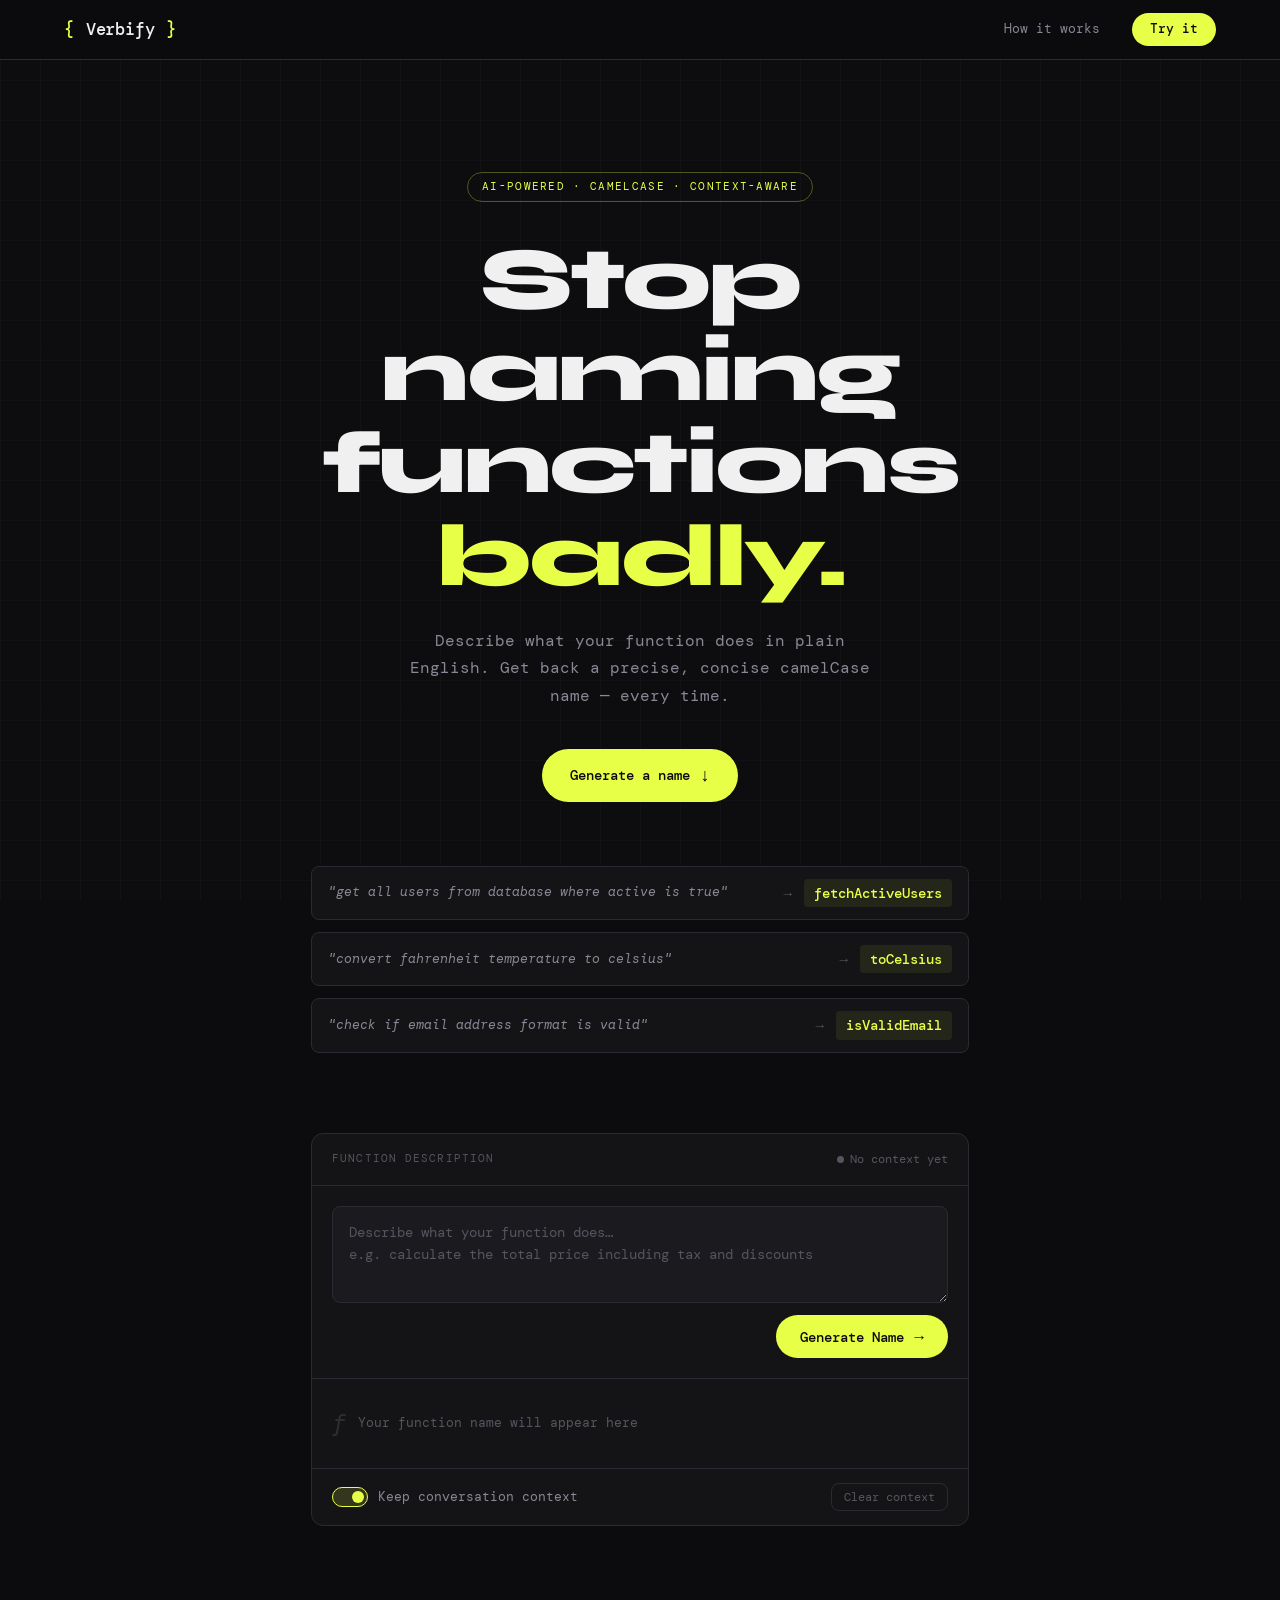
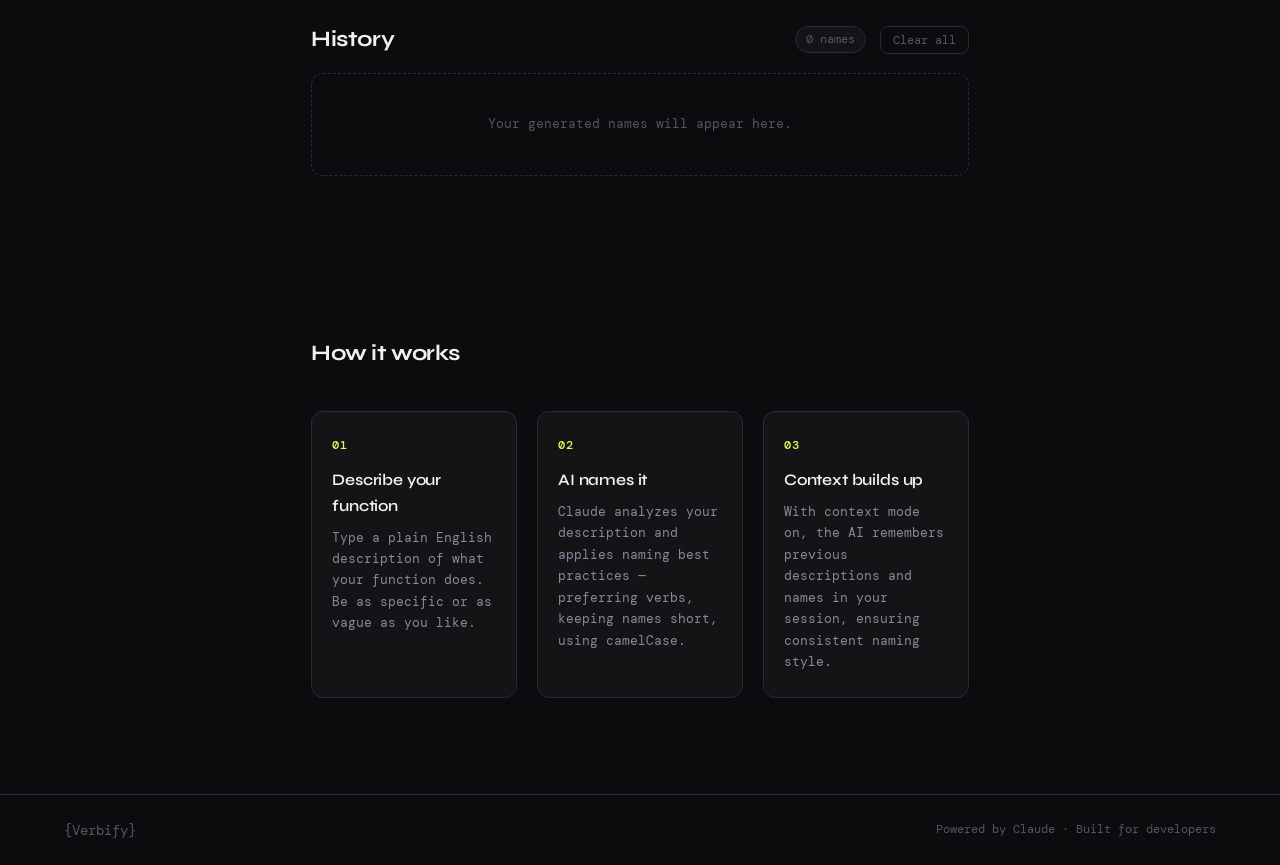
==== index.html @ 57e59d67 "Moved frontend files to root folder" ====
<!DOCTYPE html>
<html lang="en">
<head>
  <meta charset="UTF-8" />
  <meta name="viewport" content="width=device-width, initial-scale=1.0" />
  <title>Verbify — AI Function Name Generator</title>
  <meta name="description" content="Generate clean, concise camelCase function names from plain English descriptions using AI." />
  <link rel="stylesheet" href="style.css" />
  <link rel="preconnect" href="https://fonts.googleapis.com" />
  <link rel="preconnect" href="https://fonts.gstatic.com" crossorigin />
  <link href="https://fonts.googleapis.com/css2?family=DM+Mono:ital,wght@0,300;0,400;0,500;1,300&family=Syne:wght@400;500;600;700;800&display=swap" rel="stylesheet" />
</head>
<body>
  <div class="noise"></div>
  <div class="grid-bg"></div>

  <header class="site-header">
    <div class="logo">
      <span class="logo-bracket">{</span>
      <span class="logo-text">Verbify</span>
      <span class="logo-bracket">}</span>
    </div>
    <nav class="header-nav">
      <a href="#how-it-works">How it works</a>
      <a href="#generator" class="nav-cta">Try it</a>
    </nav>
  </header>

  <main>
    <!-- Hero -->
    <section class="hero">
      <div class="hero-tag">AI-powered · camelCase · Context-aware</div>
      <h1 class="hero-title">
        Stop naming functions<br />
        <span class="hero-accent">badly.</span>
      </h1>
      <p class="hero-sub">Describe what your function does in plain English. Get back a precise, concise camelCase name — every time.</p>
      <a href="#generator" class="hero-btn">Generate a name <span class="arrow">↓</span></a>

      <div class="hero-examples">
        <div class="ex-pair">
          <span class="ex-desc">"get all users from database where active is true"</span>
          <span class="ex-arrow">→</span>
          <span class="ex-name">fetchActiveUsers</span>
        </div>
        <div class="ex-pair">
          <span class="ex-desc">"convert fahrenheit temperature to celsius"</span>
          <span class="ex-arrow">→</span>
          <span class="ex-name">toCelsius</span>
        </div>
        <div class="ex-pair">
          <span class="ex-desc">"check if email address format is valid"</span>
          <span class="ex-arrow">→</span>
          <span class="ex-name">isValidEmail</span>
        </div>
      </div>
    </section>

    <!-- Generator -->
    <section class="generator-section" id="generator">
      <div class="generator-card">
        <div class="gen-header">
          <div class="gen-label">Function Description</div>
          <div class="context-indicator" id="contextIndicator">
            <span class="ctx-dot"></span>
            <span class="ctx-text">No context yet</span>
          </div>
        </div>

        <div class="input-area">
          <textarea
            id="descInput"
            placeholder="Describe what your function does…&#10;e.g. calculate the total price including tax and discounts"
            rows="3"
          ></textarea>
          <button class="gen-btn" id="genBtn" onclick="generate()">
            <span class="btn-text">Generate Name</span>
            <span class="btn-icon">→</span>
          </button>
        </div>

        <div class="result-area" id="resultArea">
          <div class="result-placeholder" id="resultPlaceholder">
            <span class="ph-icon">ƒ</span>
            <span class="ph-text">Your function name will appear here</span>
          </div>
          <div class="result-output hidden" id="resultOutput">
            <div class="result-label-sm">Suggested name</div>
            <div class="result-name-row">
              <span class="result-name" id="resultName"></span>
              <button class="copy-btn" id="copyBtn" onclick="copyName()">
                <svg width="14" height="14" viewBox="0 0 24 24" fill="none" stroke="currentColor" stroke-width="2"><rect x="9" y="9" width="13" height="13" rx="2"/><path d="M5 15H4a2 2 0 0 1-2-2V4a2 2 0 0 1 2-2h9a2 2 0 0 1 2 2v1"/></svg>
                Copy
              </button>
            </div>
            <div class="result-meta" id="resultMeta"></div>
          </div>
          <div class="loading hidden" id="loadingState">
            <div class="loading-bars">
              <span></span><span></span><span></span><span></span>
            </div>
            <span class="loading-text">Thinking…</span>
          </div>
          <div class="error-state hidden" id="errorState">
            <span class="error-icon">⚠</span>
            <span class="error-msg" id="errorMsg">Something went wrong.</span>
          </div>
        </div>

        <div class="options-row">
          <label class="option-toggle">
            <input type="checkbox" id="keepContext" checked />
            <span class="toggle-track"><span class="toggle-thumb"></span></span>
            <span class="option-label">Keep conversation context</span>
          </label>
          <button class="clear-ctx-btn" id="clearCtxBtn" onclick="clearContext()">Clear context</button>
        </div>
      </div>
    </section>

    <!-- History -->
    <section class="history-section" id="historySection">
      <div class="history-header">
        <h2 class="section-title">History</h2>
        <div class="history-actions">
          <span class="history-count" id="historyCount">0 names</span>
          <button class="clear-history-btn" onclick="clearHistory()">Clear all</button>
        </div>
      </div>
      <div class="history-list" id="historyList">
        <div class="history-empty" id="historyEmpty">
          <p>Your generated names will appear here.</p>
        </div>
      </div>
    </section>

    <!-- How it works -->
    <section class="how-section" id="how-it-works">
      <h2 class="section-title">How it works</h2>
      <div class="steps">
        <div class="step">
          <div class="step-num">01</div>
          <h3>Describe your function</h3>
          <p>Type a plain English description of what your function does. Be as specific or as vague as you like.</p>
        </div>
        <div class="step">
          <div class="step-num">02</div>
          <h3>AI names it</h3>
          <p>Claude analyzes your description and applies naming best practices — preferring verbs, keeping names short, using camelCase.</p>
        </div>
        <div class="step">
          <div class="step-num">03</div>
          <h3>Context builds up</h3>
          <p>With context mode on, the AI remembers previous descriptions and names in your session, ensuring consistent naming style.</p>
        </div>
      </div>
    </section>
  </main>

  <footer class="site-footer">
    <div class="footer-inner">
      <span class="footer-logo">{Verbify}</span>
      <span class="footer-note">Powered by Claude · Built for developers</span>
    </div>
  </footer>

  <div class="toast hidden" id="toast">Copied to clipboard!</div>

  <script src="app.js"></script>
</body>
</html>
---- style.css ----
/* ── Reset & Base ── */
*, *::before, *::after { box-sizing: border-box; margin: 0; padding: 0; }

:root {
  --bg: #0c0c0e;
  --bg-card: #141417;
  --bg-input: #1a1a1f;
  --border: #2a2a32;
  --border-light: #353540;
  --accent: #e8ff47;
  --accent-dim: #b8cc35;
  --text-primary: #f0f0f0;
  --text-secondary: #888896;
  --text-tertiary: #55555f;
  --mono: 'DM Mono', monospace;
  --display: 'Syne', sans-serif;
  --radius: 12px;
  --radius-sm: 8px;
}

html { scroll-behavior: smooth; }

body {
  background: var(--bg);
  color: var(--text-primary);
  font-family: var(--mono);
  font-size: 15px;
  line-height: 1.6;
  min-height: 100vh;
  overflow-x: hidden;
}

/* ── Texture layers ── */
.noise {
  position: fixed; inset: 0; z-index: 0; pointer-events: none;
  background-image: url("data:image/svg+xml,%3Csvg viewBox='0 0 200 200' xmlns='http://www.w3.org/2000/svg'%3E%3Cfilter id='n'%3E%3CfeTurbulence type='fractalNoise' baseFrequency='0.9' numOctaves='4' stitchTiles='stitch'/%3E%3C/filter%3E%3Crect width='100%25' height='100%25' filter='url(%23n)' opacity='0.04'/%3E%3C/svg%3E");
  background-repeat: repeat; background-size: 180px;
  opacity: 0.5;
}

.grid-bg {
  position: fixed; inset: 0; z-index: 0; pointer-events: none;
  background-image:
    linear-gradient(rgba(255,255,255,0.025) 1px, transparent 1px),
    linear-gradient(90deg, rgba(255,255,255,0.025) 1px, transparent 1px);
  background-size: 40px 40px;
}

/* ── Header ── */
.site-header {
  position: sticky; top: 0; z-index: 100;
  display: flex; align-items: center; justify-content: space-between;
  padding: 0 max(2rem, 5vw);
  height: 60px;
  background: rgba(12,12,14,0.85);
  backdrop-filter: blur(12px);
  border-bottom: 1px solid var(--border);
}

.logo {
  font-family: var(--mono);
  font-size: 17px;
  font-weight: 500;
  letter-spacing: -0.01em;
  color: var(--text-primary);
  text-decoration: none;
}
.logo-bracket { color: var(--accent); }
.logo-text { margin: 0 2px; }

.header-nav { display: flex; align-items: center; gap: 2rem; }
.header-nav a {
  text-decoration: none;
  font-size: 13px;
  color: var(--text-secondary);
  transition: color 0.15s;
  font-family: var(--mono);
}
.header-nav a:hover { color: var(--text-primary); }
.nav-cta {
  background: var(--accent) !important;
  color: #0c0c0e !important;
  padding: 6px 18px;
  border-radius: 99px;
  font-weight: 500 !important;
  transition: opacity 0.15s !important;
}
.nav-cta:hover { opacity: 0.88 !important; }

/* ── Main layout ── */
main { position: relative; z-index: 1; }

section {
  max-width: 760px;
  margin: 0 auto;
  padding: 5rem max(1.5rem, 4vw);
}

/* ── Hero ── */
.hero {
  text-align: center;
  padding-top: 7rem;
  padding-bottom: 3rem;
}

.hero-tag {
  display: inline-block;
  font-size: 11px;
  letter-spacing: 0.12em;
  text-transform: uppercase;
  color: var(--accent);
  border: 1px solid rgba(232,255,71,0.3);
  padding: 5px 14px;
  border-radius: 99px;
  margin-bottom: 2rem;
  animation: fadeUp 0.6s ease both;
}

.hero-title {
  font-family: var(--display);
  font-size: clamp(3rem, 8vw, 5.5rem);
  font-weight: 800;
  line-height: 1.05;
  letter-spacing: -0.03em;
  color: var(--text-primary);
  margin-bottom: 1.5rem;
  animation: fadeUp 0.6s 0.1s ease both;
}
.hero-accent { color: var(--accent); }

.hero-sub {
  font-size: 16px;
  color: var(--text-secondary);
  max-width: 480px;
  margin: 0 auto 2.5rem;
  line-height: 1.7;
  animation: fadeUp 0.6s 0.2s ease both;
  font-family: var(--mono);
}

.hero-btn {
  display: inline-flex;
  align-items: center;
  gap: 10px;
  background: var(--accent);
  color: #0c0c0e;
  text-decoration: none;
  font-family: var(--mono);
  font-size: 14px;
  font-weight: 500;
  padding: 12px 28px;
  border-radius: 99px;
  transition: transform 0.15s, opacity 0.15s;
  animation: fadeUp 0.6s 0.3s ease both;
  margin-bottom: 4rem;
}
.hero-btn:hover { transform: translateY(-2px); opacity: 0.9; }
.hero-btn .arrow { font-size: 18px; }

/* Hero examples */
.hero-examples {
  display: flex;
  flex-direction: column;
  gap: 12px;
  animation: fadeUp 0.6s 0.4s ease both;
}

.ex-pair {
  display: flex;
  align-items: center;
  gap: 12px;
  background: var(--bg-card);
  border: 1px solid var(--border);
  border-radius: var(--radius-sm);
  padding: 12px 16px;
  text-align: left;
  flex-wrap: wrap;
}

.ex-desc {
  flex: 1;
  font-size: 13px;
  color: var(--text-secondary);
  font-style: italic;
  min-width: 160px;
}
.ex-arrow {
  color: var(--text-tertiary);
  font-size: 14px;
  flex-shrink: 0;
}
.ex-name {
  font-family: var(--mono);
  font-size: 14px;
  font-weight: 500;
  color: var(--accent);
  background: rgba(232,255,71,0.08);
  padding: 3px 10px;
  border-radius: 4px;
}

/* ── Generator ── */
.generator-section {
  padding-top: 2rem;
}

.generator-card {
  background: var(--bg-card);
  border: 1px solid var(--border);
  border-radius: var(--radius);
  overflow: hidden;
}

.gen-header {
  display: flex;
  align-items: center;
  justify-content: space-between;
  padding: 16px 20px;
  border-bottom: 1px solid var(--border);
}

.gen-label {
  font-size: 11px;
  letter-spacing: 0.1em;
  text-transform: uppercase;
  color: var(--text-tertiary);
}

.context-indicator {
  display: flex;
  align-items: center;
  gap: 6px;
}
.ctx-dot {
  width: 7px; height: 7px;
  border-radius: 50%;
  background: var(--text-tertiary);
  transition: background 0.3s;
}
.ctx-dot.active { background: var(--accent); box-shadow: 0 0 6px rgba(232,255,71,0.5); }
.ctx-text { font-size: 12px; color: var(--text-tertiary); }

.input-area {
  padding: 20px;
  display: flex;
  flex-direction: column;
  gap: 12px;
}

textarea {
  width: 100%;
  background: var(--bg-input);
  border: 1px solid var(--border);
  border-radius: var(--radius-sm);
  color: var(--text-primary);
  font-family: var(--mono);
  font-size: 14px;
  line-height: 1.6;
  padding: 14px 16px;
  resize: vertical;
  min-height: 90px;
  transition: border-color 0.15s;
  outline: none;
}
textarea::placeholder { color: var(--text-tertiary); }
textarea:focus { border-color: var(--border-light); }

.gen-btn {
  align-self: flex-end;
  display: flex;
  align-items: center;
  gap: 10px;
  background: var(--accent);
  color: #0c0c0e;
  border: none;
  border-radius: 99px;
  font-family: var(--mono);
  font-size: 14px;
  font-weight: 500;
  padding: 11px 24px;
  cursor: pointer;
  transition: transform 0.15s, opacity 0.15s;
}
.gen-btn:hover:not(:disabled) { transform: translateY(-1px); }
.gen-btn:disabled { opacity: 0.4; cursor: not-allowed; }
.btn-icon { font-size: 16px; }

/* Result area */
.result-area {
  border-top: 1px solid var(--border);
  padding: 24px 20px;
  min-height: 90px;
  display: flex;
  align-items: center;
}

.result-placeholder {
  display: flex;
  align-items: center;
  gap: 12px;
  color: var(--text-tertiary);
}
.ph-icon {
  font-family: var(--mono);
  font-size: 24px;
  opacity: 0.4;
}
.ph-text { font-size: 13px; }

.result-output {
  width: 100%;
}
.result-label-sm {
  font-size: 11px;
  letter-spacing: 0.1em;
  text-transform: uppercase;
  color: var(--text-tertiary);
  margin-bottom: 8px;
}
.result-name-row {
  display: flex;
  align-items: center;
  gap: 14px;
  flex-wrap: wrap;
}
.result-name {
  font-family: var(--mono);
  font-size: 28px;
  font-weight: 500;
  color: var(--accent);
  letter-spacing: -0.02em;
  word-break: break-all;
}
.result-meta {
  font-size: 12px;
  color: var(--text-tertiary);
  margin-top: 6px;
}

.copy-btn {
  display: flex;
  align-items: center;
  gap: 6px;
  background: transparent;
  border: 1px solid var(--border);
  color: var(--text-secondary);
  border-radius: var(--radius-sm);
  font-family: var(--mono);
  font-size: 12px;
  padding: 6px 12px;
  cursor: pointer;
  transition: border-color 0.15s, color 0.15s;
  flex-shrink: 0;
}
.copy-btn:hover { border-color: var(--border-light); color: var(--text-primary); }
.copy-btn.copied { border-color: var(--accent); color: var(--accent); }

/* Loading */
.loading {
  display: flex;
  align-items: center;
  gap: 14px;
}
.loading-bars {
  display: flex;
  gap: 4px;
  align-items: flex-end;
  height: 20px;
}
.loading-bars span {
  display: block;
  width: 3px;
  background: var(--accent);
  border-radius: 2px;
  animation: bar 0.8s ease-in-out infinite;
}
.loading-bars span:nth-child(1) { height: 8px; animation-delay: 0s; }
.loading-bars span:nth-child(2) { height: 14px; animation-delay: 0.1s; }
.loading-bars span:nth-child(3) { height: 10px; animation-delay: 0.2s; }
.loading-bars span:nth-child(4) { height: 18px; animation-delay: 0.3s; }

@keyframes bar {
  0%, 100% { opacity: 0.3; }
  50% { opacity: 1; }
}

.loading-text {
  font-size: 13px;
  color: var(--text-secondary);
}

/* Error */
.error-state {
  display: flex;
  align-items: center;
  gap: 10px;
}
.error-icon { font-size: 18px; color: #e87070; }
.error-msg { font-size: 13px; color: #e87070; }

/* Options row */
.options-row {
  display: flex;
  align-items: center;
  justify-content: space-between;
  padding: 14px 20px;
  border-top: 1px solid var(--border);
  gap: 12px;
  flex-wrap: wrap;
}

.option-toggle {
  display: flex;
  align-items: center;
  gap: 10px;
  cursor: pointer;
}
.option-toggle input { display: none; }
.toggle-track {
  width: 36px; height: 20px;
  background: var(--bg-input);
  border: 1px solid var(--border);
  border-radius: 99px;
  position: relative;
  transition: background 0.2s;
}
.toggle-thumb {
  position: absolute;
  top: 3px; left: 3px;
  width: 12px; height: 12px;
  border-radius: 50%;
  background: var(--text-tertiary);
  transition: transform 0.2s, background 0.2s;
}
.option-toggle input:checked ~ .toggle-track { background: rgba(232,255,71,0.15); border-color: var(--accent); }
.option-toggle input:checked ~ .toggle-track .toggle-thumb { transform: translateX(16px); background: var(--accent); }
.option-label { font-size: 13px; color: var(--text-secondary); }

.clear-ctx-btn {
  background: none;
  border: 1px solid var(--border);
  color: var(--text-tertiary);
  font-family: var(--mono);
  font-size: 12px;
  padding: 5px 12px;
  border-radius: var(--radius-sm);
  cursor: pointer;
  transition: border-color 0.15s, color 0.15s;
}
.clear-ctx-btn:hover { border-color: var(--border-light); color: var(--text-secondary); }

/* ── History ── */
.history-section { padding-top: 1rem; }

.history-header {
  display: flex;
  align-items: center;
  justify-content: space-between;
  margin-bottom: 16px;
}

.section-title {
  font-family: var(--display);
  font-size: 22px;
  font-weight: 700;
  color: var(--text-primary);
  letter-spacing: -0.02em;
}

.history-actions {
  display: flex;
  align-items: center;
  gap: 14px;
}
.history-count {
  font-size: 12px;
  color: var(--text-tertiary);
  background: var(--bg-card);
  border: 1px solid var(--border);
  padding: 3px 10px;
  border-radius: 99px;
}
.clear-history-btn {
  background: none;
  border: 1px solid var(--border);
  color: var(--text-tertiary);
  font-family: var(--mono);
  font-size: 12px;
  padding: 5px 12px;
  border-radius: var(--radius-sm);
  cursor: pointer;
  transition: color 0.15s, border-color 0.15s;
}
.clear-history-btn:hover { color: #e87070; border-color: #e87070; }

.history-empty {
  padding: 2.5rem;
  text-align: center;
  color: var(--text-tertiary);
  font-size: 13px;
  border: 1px dashed var(--border);
  border-radius: var(--radius);
}

.history-item {
  display: grid;
  grid-template-columns: 1fr auto auto;
  align-items: center;
  gap: 16px;
  padding: 14px 16px;
  background: var(--bg-card);
  border: 1px solid var(--border);
  border-radius: var(--radius-sm);
  margin-bottom: 8px;
  transition: border-color 0.15s;
  cursor: pointer;
}
.history-item:hover { border-color: var(--border-light); }
.history-item:hover .hist-copy { opacity: 1; }

.hist-desc {
  font-size: 13px;
  color: var(--text-secondary);
  font-style: italic;
  white-space: nowrap;
  overflow: hidden;
  text-overflow: ellipsis;
}
.hist-name {
  font-size: 14px;
  font-weight: 500;
  color: var(--accent);
  white-space: nowrap;
}
.hist-copy {
  opacity: 0;
  background: none;
  border: 1px solid var(--border);
  color: var(--text-tertiary);
  border-radius: 4px;
  font-size: 11px;
  padding: 3px 8px;
  cursor: pointer;
  font-family: var(--mono);
  transition: opacity 0.15s, color 0.15s;
  flex-shrink: 0;
}
.hist-copy:hover { color: var(--text-primary); }

/* ── How it works ── */
.how-section { padding-bottom: 6rem; }

.how-section .section-title { margin-bottom: 2.5rem; }

.steps {
  display: grid;
  grid-template-columns: repeat(auto-fit, minmax(180px, 1fr));
  gap: 20px;
}

.step {
  background: var(--bg-card);
  border: 1px solid var(--border);
  border-radius: var(--radius);
  padding: 24px 20px;
}

.step-num {
  font-family: var(--mono);
  font-size: 12px;
  font-weight: 500;
  color: var(--accent);
  letter-spacing: 0.06em;
  margin-bottom: 12px;
}

.step h3 {
  font-family: var(--display);
  font-size: 16px;
  font-weight: 600;
  color: var(--text-primary);
  margin-bottom: 8px;
  letter-spacing: -0.01em;
}

.step p {
  font-size: 13px;
  color: var(--text-secondary);
  line-height: 1.65;
}

/* ── Footer ── */
.site-footer {
  position: relative; z-index: 1;
  border-top: 1px solid var(--border);
  padding: 1.5rem max(2rem, 5vw);
}
.footer-inner {
  display: flex;
  align-items: center;
  justify-content: space-between;
  gap: 12px;
  flex-wrap: wrap;
}
.footer-logo {
  font-family: var(--mono);
  font-size: 14px;
  color: var(--text-tertiary);
}
.footer-note {
  font-size: 12px;
  color: var(--text-tertiary);
}

/* ── Toast ── */
.toast {
  position: fixed;
  bottom: 24px;
  left: 50%;
  transform: translateX(-50%) translateY(10px);
  background: var(--accent);
  color: #0c0c0e;
  font-family: var(--mono);
  font-size: 13px;
  font-weight: 500;
  padding: 10px 20px;
  border-radius: 99px;
  z-index: 9999;
  opacity: 0;
  transition: opacity 0.2s, transform 0.2s;
  pointer-events: none;
}
.toast.show {
  opacity: 1;
  transform: translateX(-50%) translateY(0);
}

/* ── Utilities ── */
.hidden { display: none !important; }

@keyframes fadeUp {
  from { opacity: 0; transform: translateY(16px); }
  to   { opacity: 1; transform: translateY(0); }
}

/* ── Config modal ── */
.config-overlay {
  display: none;
  position: fixed; inset: 0; z-index: 200;
  background: rgba(0,0,0,0.7);
  align-items: center; justify-content: center;
  backdrop-filter: blur(4px);
}
.config-overlay.open { display: flex; }
.config-modal {
  background: var(--bg-card);
  border: 1px solid var(--border);
  border-radius: var(--radius);
  padding: 28px;
  width: min(480px, 90vw);
}
.config-modal h2 {
  font-family: var(--display);
  font-size: 20px;
  font-weight: 700;
  margin-bottom: 20px;
}
.config-field { margin-bottom: 16px; }
.config-field label {
  display: block;
  font-size: 12px;
  letter-spacing: 0.08em;
  text-transform: uppercase;
  color: var(--text-tertiary);
  margin-bottom: 7px;
}
.config-field input {
  width: 100%;
  background: var(--bg-input);
  border: 1px solid var(--border);
  border-radius: var(--radius-sm);
  color: var(--text-primary);
  font-family: var(--mono);
  font-size: 14px;
  padding: 10px 14px;
  outline: none;
  transition: border-color 0.15s;
}
.config-field input:focus { border-color: var(--border-light); }
.config-hint {
  font-size: 12px;
  color: var(--text-tertiary);
  margin-top: 6px;
  line-height: 1.5;
}
.config-hint a { color: var(--accent); text-decoration: none; }
.config-btns {
  display: flex; gap: 10px; justify-content: flex-end; margin-top: 20px;
}
.config-cancel {
  background: none;
  border: 1px solid var(--border);
  color: var(--text-secondary);
  font-family: var(--mono);
  font-size: 13px;
  padding: 9px 20px;
  border-radius: 99px;
  cursor: pointer;
  transition: border-color 0.15s;
}
.config-cancel:hover { border-color: var(--border-light); }
.config-save {
  background: var(--accent);
  border: none;
  color: #0c0c0e;
  font-family: var(--mono);
  font-size: 13px;
  font-weight: 500;
  padding: 9px 20px;
  border-radius: 99px;
  cursor: pointer;
  transition: opacity 0.15s;
}
.config-save:hover { opacity: 0.88; }

/* ── API key notice ── */
.api-notice {
  background: rgba(232,255,71,0.06);
  border: 1px solid rgba(232,255,71,0.25);
  border-radius: var(--radius-sm);
  padding: 12px 16px;
  margin: 0 20px 16px;
  display: flex;
  align-items: flex-start;
  gap: 12px;
}
.api-notice-icon { color: var(--accent); font-size: 16px; flex-shrink: 0; margin-top: 1px; }
.api-notice-text { font-size: 13px; color: var(--text-secondary); line-height: 1.5; }
.api-notice-text a { color: var(--accent); text-decoration: none; cursor: pointer; }

/* ── Responsive ── */
@media (max-width: 600px) {
  .hero-title { font-size: clamp(2.5rem, 12vw, 4rem); }
  .hero-btn { font-size: 13px; padding: 11px 22px; }
  .ex-pair { flex-direction: column; gap: 6px; }
  .ex-arrow { display: none; }
  .history-item { grid-template-columns: 1fr auto; }
  .hist-copy { opacity: 1; }
  .steps { grid-template-columns: 1fr; }
  .result-name { font-size: 22px; }
}
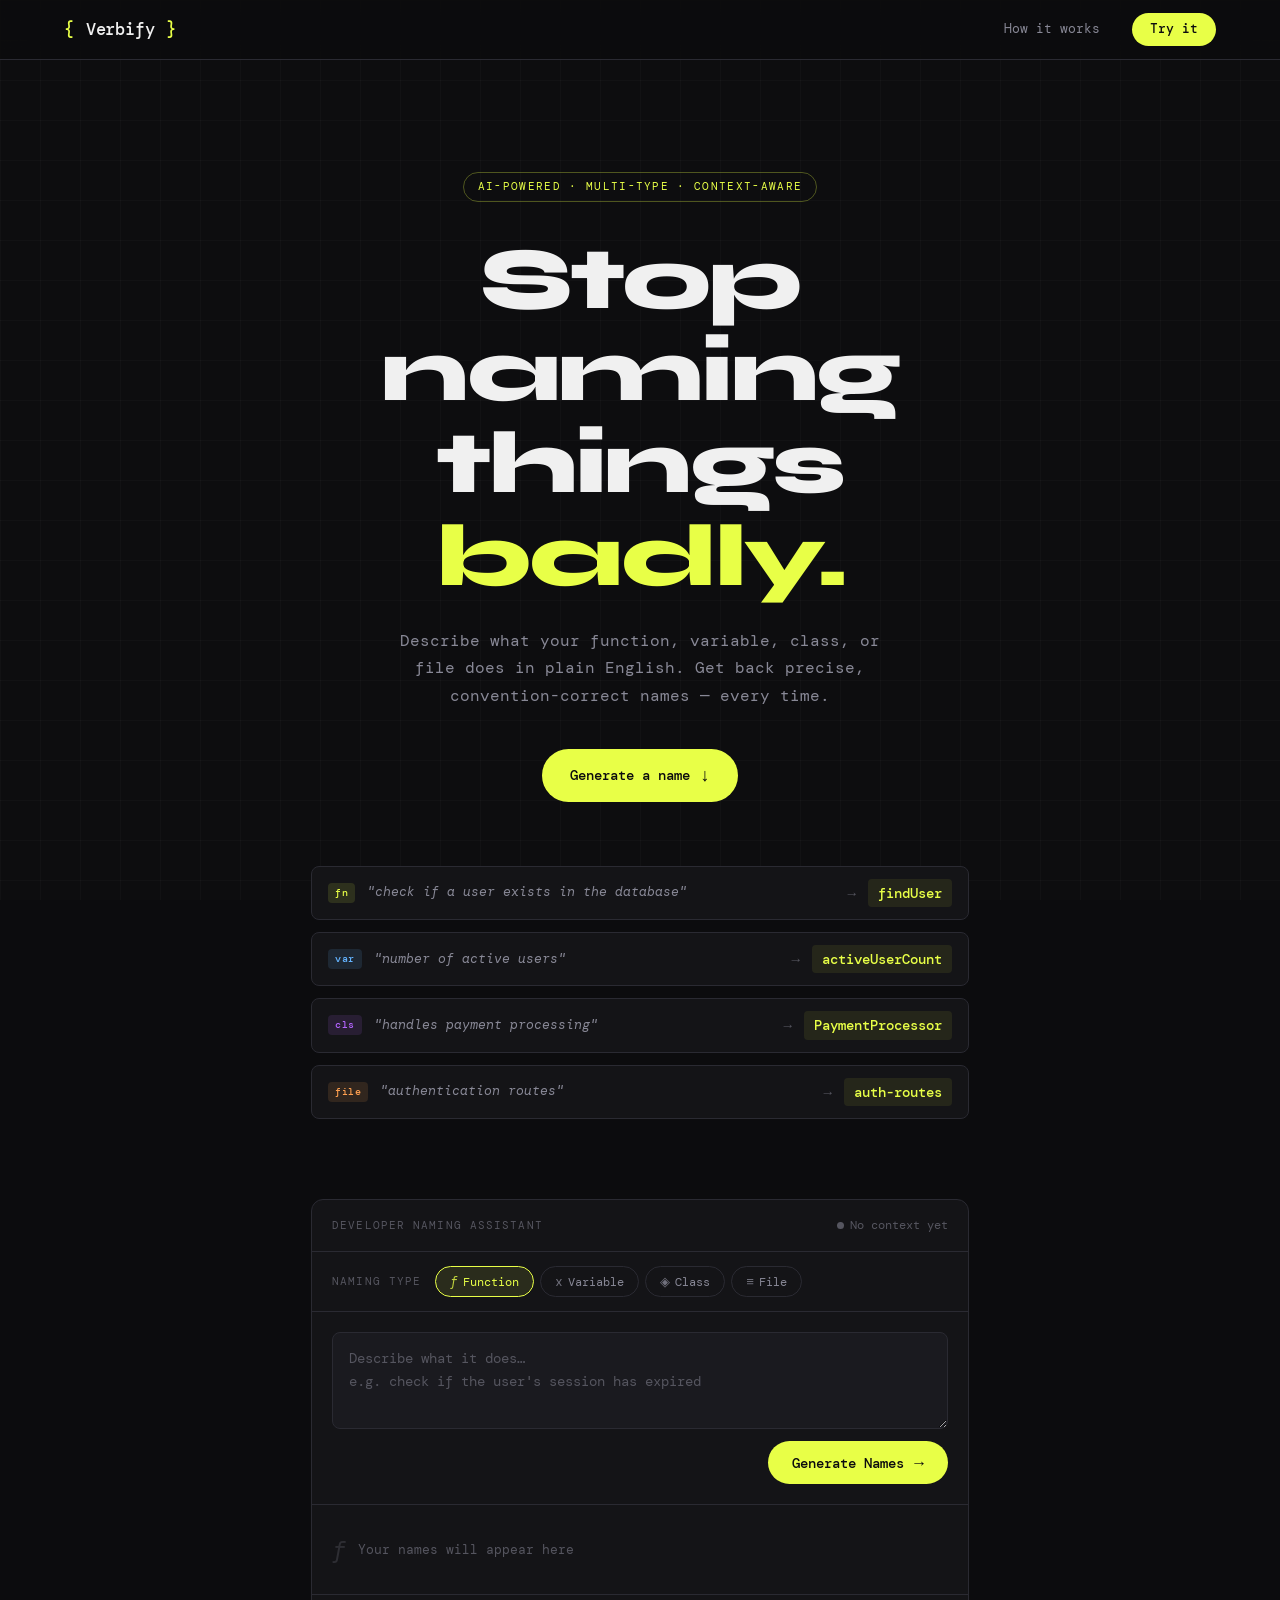
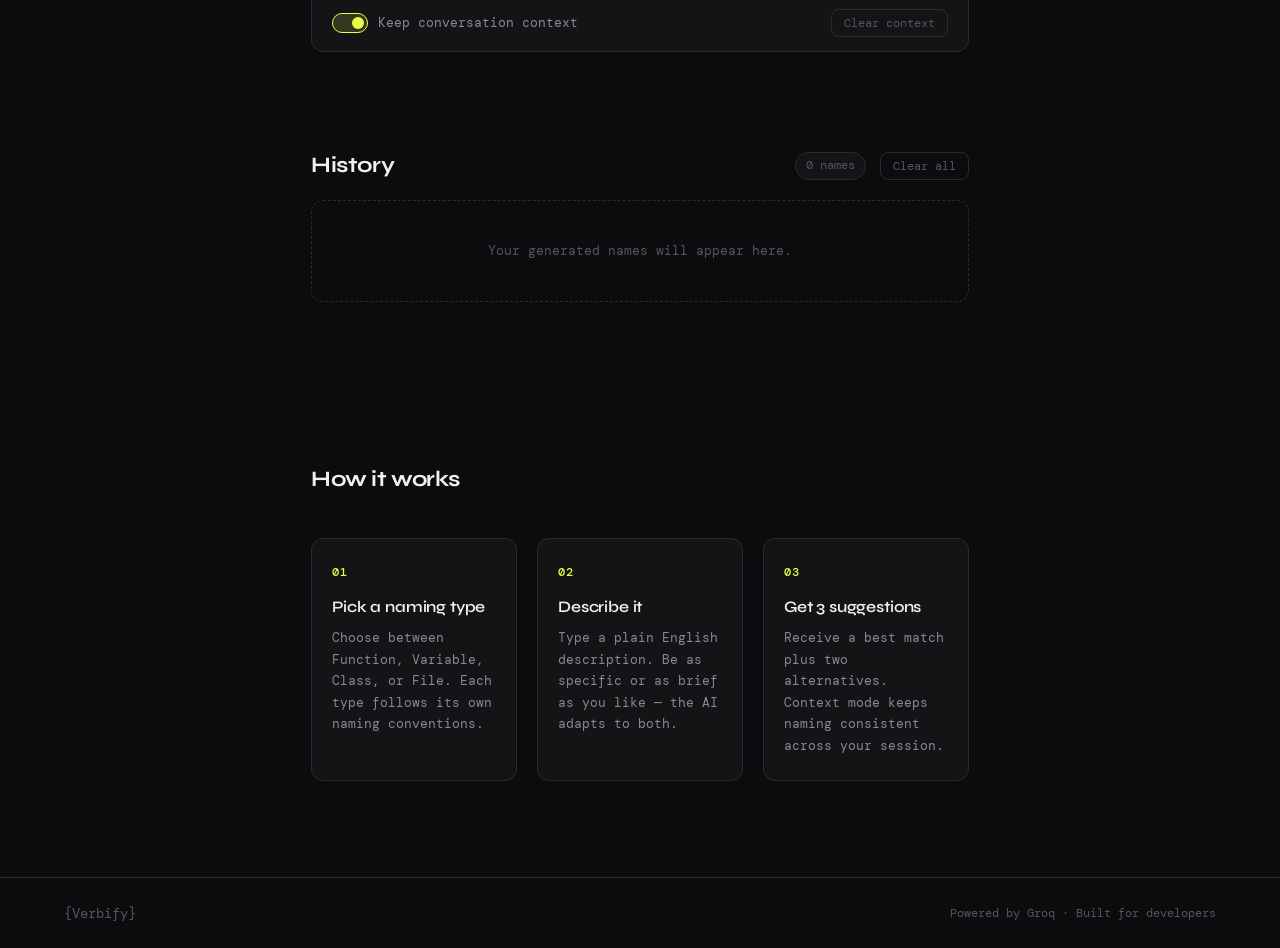
==== commit e0b79f3e: "Phase 2 - Developer Naming Assistant" ====
--- a/index.html
+++ b/index.html
@@ -3,8 +3,8 @@
 <head>
   <meta charset="UTF-8" />
   <meta name="viewport" content="width=device-width, initial-scale=1.0" />
-  <title>Verbify — AI Function Name Generator</title>
-  <meta name="description" content="Generate clean, concise camelCase function names from plain English descriptions using AI." />
+  <title>Verbify — AI Developer Naming Assistant</title>
+  <meta name="description" content="Generate clean, concise names for functions, variables, classes, and files using AI." />
   <link rel="stylesheet" href="style.css" />
   <link rel="preconnect" href="https://fonts.googleapis.com" />
   <link rel="preconnect" href="https://fonts.gstatic.com" crossorigin />
@@ -29,29 +29,38 @@
   <main>
     <!-- Hero -->
     <section class="hero">
-      <div class="hero-tag">AI-powered · camelCase · Context-aware</div>
+      <div class="hero-tag">AI-powered · Multi-type · Context-aware</div>
       <h1 class="hero-title">
-        Stop naming functions<br />
+        Stop naming things<br />
         <span class="hero-accent">badly.</span>
       </h1>
-      <p class="hero-sub">Describe what your function does in plain English. Get back a precise, concise camelCase name — every time.</p>
+      <p class="hero-sub">Describe what your function, variable, class, or file does in plain English. Get back precise, convention-correct names — every time.</p>
       <a href="#generator" class="hero-btn">Generate a name <span class="arrow">↓</span></a>
 
       <div class="hero-examples">
         <div class="ex-pair">
-          <span class="ex-desc">"get all users from database where active is true"</span>
-          <span class="ex-arrow">→</span>
-          <span class="ex-name">fetchActiveUsers</span>
-        </div>
-        <div class="ex-pair">
-          <span class="ex-desc">"convert fahrenheit temperature to celsius"</span>
-          <span class="ex-arrow">→</span>
-          <span class="ex-name">toCelsius</span>
-        </div>
-        <div class="ex-pair">
-          <span class="ex-desc">"check if email address format is valid"</span>
-          <span class="ex-arrow">→</span>
-          <span class="ex-name">isValidEmail</span>
+          <span class="ex-type-badge ex-fn">fn</span>
+          <span class="ex-desc">"check if a user exists in the database"</span>
+          <span class="ex-arrow">→</span>
+          <span class="ex-name">findUser</span>
+        </div>
+        <div class="ex-pair">
+          <span class="ex-type-badge ex-var">var</span>
+          <span class="ex-desc">"number of active users"</span>
+          <span class="ex-arrow">→</span>
+          <span class="ex-name">activeUserCount</span>
+        </div>
+        <div class="ex-pair">
+          <span class="ex-type-badge ex-cls">cls</span>
+          <span class="ex-desc">"handles payment processing"</span>
+          <span class="ex-arrow">→</span>
+          <span class="ex-name">PaymentProcessor</span>
+        </div>
+        <div class="ex-pair">
+          <span class="ex-type-badge ex-file">file</span>
+          <span class="ex-desc">"authentication routes"</span>
+          <span class="ex-arrow">→</span>
+          <span class="ex-name">auth-routes</span>
         </div>
       </div>
     </section>
@@ -59,54 +68,97 @@
     <!-- Generator -->
     <section class="generator-section" id="generator">
       <div class="generator-card">
+
+        <!-- Card header: label + context indicator -->
         <div class="gen-header">
-          <div class="gen-label">Function Description</div>
+          <div class="gen-label">Developer Naming Assistant</div>
           <div class="context-indicator" id="contextIndicator">
             <span class="ctx-dot"></span>
             <span class="ctx-text">No context yet</span>
           </div>
         </div>
 
+        <!-- Type selector -->
+        <div class="type-selector-row">
+          <span class="type-selector-label">Naming type</span>
+          <div class="type-tabs" id="typeTabs" role="radiogroup" aria-label="Naming type">
+            <button class="type-tab active" data-type="function" role="radio" aria-checked="true">
+              <span class="tab-icon">ƒ</span> Function
+            </button>
+            <button class="type-tab" data-type="variable" role="radio" aria-checked="false">
+              <span class="tab-icon">x</span> Variable
+            </button>
+            <button class="type-tab" data-type="class" role="radio" aria-checked="false">
+              <span class="tab-icon">◈</span> Class
+            </button>
+            <button class="type-tab" data-type="file" role="radio" aria-checked="false">
+              <span class="tab-icon">≡</span> File
+            </button>
+          </div>
+        </div>
+
+        <!-- Input area -->
         <div class="input-area">
           <textarea
             id="descInput"
-            placeholder="Describe what your function does…&#10;e.g. calculate the total price including tax and discounts"
+            placeholder="Describe what it does…&#10;e.g. check if the user's session has expired"
             rows="3"
           ></textarea>
           <button class="gen-btn" id="genBtn" onclick="generate()">
-            <span class="btn-text">Generate Name</span>
+            <span class="btn-text">Generate Names</span>
             <span class="btn-icon">→</span>
           </button>
         </div>
 
+        <!-- Result area -->
         <div class="result-area" id="resultArea">
+          <!-- Placeholder (initial state) -->
           <div class="result-placeholder" id="resultPlaceholder">
             <span class="ph-icon">ƒ</span>
-            <span class="ph-text">Your function name will appear here</span>
-          </div>
+            <span class="ph-text">Your names will appear here</span>
+          </div>
+
+          <!-- Results (populated after generation) -->
           <div class="result-output hidden" id="resultOutput">
-            <div class="result-label-sm">Suggested name</div>
-            <div class="result-name-row">
-              <span class="result-name" id="resultName"></span>
-              <button class="copy-btn" id="copyBtn" onclick="copyName()">
-                <svg width="14" height="14" viewBox="0 0 24 24" fill="none" stroke="currentColor" stroke-width="2"><rect x="9" y="9" width="13" height="13" rx="2"/><path d="M5 15H4a2 2 0 0 1-2-2V4a2 2 0 0 1 2-2h9a2 2 0 0 1 2 2v1"/></svg>
-                Copy
-              </button>
+            <!-- Best match -->
+            <div class="result-section">
+              <div class="result-label-sm">Best match</div>
+              <div class="result-name-row">
+                <span class="result-name" id="resultName"></span>
+                <button class="copy-btn" id="copyBtn" onclick="copyBest()">
+                  <svg width="14" height="14" viewBox="0 0 24 24" fill="none" stroke="currentColor" stroke-width="2"><rect x="9" y="9" width="13" height="13" rx="2"/><path d="M5 15H4a2 2 0 0 1-2-2V4a2 2 0 0 1 2-2h9a2 2 0 0 1 2 2v1"/></svg>
+                  Copy
+                </button>
+              </div>
             </div>
+
+            <!-- Alternatives -->
+            <div class="result-section result-alts-section">
+              <div class="result-label-sm">Alternatives</div>
+              <div class="result-alts-row" id="resultAltsRow">
+                <!-- Populated by JS -->
+              </div>
+            </div>
+
             <div class="result-meta" id="resultMeta"></div>
           </div>
+
+          <!-- Loading state -->
           <div class="loading hidden" id="loadingState">
             <div class="loading-bars">
               <span></span><span></span><span></span><span></span>
             </div>
             <span class="loading-text">Thinking…</span>
           </div>
+
+          <!-- Error state -->
           <div class="error-state hidden" id="errorState">
             <span class="error-icon">⚠</span>
             <span class="error-msg" id="errorMsg">Something went wrong.</span>
           </div>
         </div>
 
+        <!-- Options row -->
         <div class="options-row">
           <label class="option-toggle">
             <input type="checkbox" id="keepContext" checked />
@@ -115,6 +167,7 @@
           </label>
           <button class="clear-ctx-btn" id="clearCtxBtn" onclick="clearContext()">Clear context</button>
         </div>
+
       </div>
     </section>
 
@@ -140,18 +193,18 @@
       <div class="steps">
         <div class="step">
           <div class="step-num">01</div>
-          <h3>Describe your function</h3>
-          <p>Type a plain English description of what your function does. Be as specific or as vague as you like.</p>
+          <h3>Pick a naming type</h3>
+          <p>Choose between Function, Variable, Class, or File. Each type follows its own naming conventions.</p>
         </div>
         <div class="step">
           <div class="step-num">02</div>
-          <h3>AI names it</h3>
-          <p>Claude analyzes your description and applies naming best practices — preferring verbs, keeping names short, using camelCase.</p>
+          <h3>Describe it</h3>
+          <p>Type a plain English description. Be as specific or as brief as you like — the AI adapts to both.</p>
         </div>
         <div class="step">
           <div class="step-num">03</div>
-          <h3>Context builds up</h3>
-          <p>With context mode on, the AI remembers previous descriptions and names in your session, ensuring consistent naming style.</p>
+          <h3>Get 3 suggestions</h3>
+          <p>Receive a best match plus two alternatives. Context mode keeps naming consistent across your session.</p>
         </div>
       </div>
     </section>
@@ -160,7 +213,7 @@
   <footer class="site-footer">
     <div class="footer-inner">
       <span class="footer-logo">{Verbify}</span>
-      <span class="footer-note">Powered by Claude · Built for developers</span>
+      <span class="footer-note">Powered by Groq · Built for developers</span>
     </div>
   </footer>
 
--- a/style.css
+++ b/style.css
@@ -749,3 +749,217 @@
   .steps { grid-template-columns: 1fr; }
   .result-name { font-size: 22px; }
 }
+
+/* ════════════════════════════════════════════
+   VERBIFY v2 — Phase 2 additions
+   All rules below are new. Existing rules above
+   are unchanged.
+   ════════════════════════════════════════════ */
+
+/* ── Hero: type badges on examples ── */
+.ex-type-badge {
+  font-family: var(--mono);
+  font-size: 10px;
+  font-weight: 500;
+  letter-spacing: 0.05em;
+  padding: 2px 7px;
+  border-radius: 4px;
+  flex-shrink: 0;
+  text-transform: lowercase;
+}
+.ex-fn   { background: rgba(232,255,71,0.12); color: var(--accent); }
+.ex-var  { background: rgba(100,180,255,0.12); color: #64b4ff; }
+.ex-cls  { background: rgba(180,100,255,0.12); color: #b464ff; }
+.ex-file { background: rgba(255,160,80,0.12);  color: #ffa050; }
+
+/* ── Type selector row ── */
+.type-selector-row {
+  display: flex;
+  align-items: center;
+  gap: 14px;
+  padding: 14px 20px;
+  border-bottom: 1px solid var(--border);
+  flex-wrap: wrap;
+}
+
+.type-selector-label {
+  font-size: 11px;
+  letter-spacing: 0.1em;
+  text-transform: uppercase;
+  color: var(--text-tertiary);
+  flex-shrink: 0;
+}
+
+.type-tabs {
+  display: flex;
+  gap: 6px;
+  flex-wrap: wrap;
+}
+
+.type-tab {
+  display: flex;
+  align-items: center;
+  gap: 5px;
+  background: transparent;
+  border: 1px solid var(--border);
+  color: var(--text-secondary);
+  font-family: var(--mono);
+  font-size: 12px;
+  padding: 6px 14px;
+  border-radius: 99px;
+  cursor: pointer;
+  transition: border-color 0.15s, color 0.15s, background 0.15s;
+  white-space: nowrap;
+}
+.type-tab:hover {
+  border-color: var(--border-light);
+  color: var(--text-primary);
+}
+.type-tab.active {
+  background: rgba(232,255,71,0.1);
+  border-color: var(--accent);
+  color: var(--accent);
+}
+
+.tab-icon {
+  font-size: 13px;
+  opacity: 0.8;
+}
+
+/* ── Result area: multi-suggestion layout ── */
+
+/* Each labelled section (best / alternatives) */
+.result-section {
+  margin-bottom: 16px;
+}
+.result-section:last-of-type {
+  margin-bottom: 0;
+}
+
+/* Alternatives row: chips */
+.result-alts-row {
+  display: flex;
+  flex-wrap: wrap;
+  gap: 8px;
+  margin-top: 4px;
+}
+
+.alt-chip {
+  display: flex;
+  align-items: center;
+  gap: 6px;
+  background: var(--bg-input);
+  border: 1px solid var(--border);
+  border-radius: var(--radius-sm);
+  padding: 6px 10px;
+  transition: border-color 0.15s;
+}
+.alt-chip:hover { border-color: var(--border-light); }
+
+.alt-name {
+  font-family: var(--mono);
+  font-size: 15px;
+  font-weight: 500;
+  color: var(--text-primary);
+  letter-spacing: -0.01em;
+}
+
+.alt-copy-btn {
+  display: flex;
+  align-items: center;
+  gap: 4px;
+  background: transparent;
+  border: none;
+  color: var(--text-tertiary);
+  padding: 2px 4px;
+  cursor: pointer;
+  border-radius: 4px;
+  transition: color 0.15s;
+  font-family: var(--mono);
+  font-size: 11px;
+  flex-shrink: 0;
+}
+.alt-copy-btn:hover { color: var(--text-primary); }
+.alt-copy-btn.copied { color: var(--accent); }
+
+/* ── History: updated item layout ── */
+
+/* Override the existing 3-column grid to accommodate new content */
+.history-item {
+  display: flex !important;    /* override existing grid */
+  align-items: flex-start !important;
+  gap: 12px !important;
+  flex-wrap: wrap;
+}
+
+.hist-left {
+  display: flex;
+  align-items: center;
+  gap: 8px;
+  flex: 1;
+  min-width: 0;
+}
+
+.hist-right {
+  display: flex;
+  flex-direction: column;
+  align-items: flex-end;
+  gap: 4px;
+  flex-shrink: 0;
+}
+
+/* Type badges in history */
+.hist-type-badge {
+  font-family: var(--mono);
+  font-size: 9px;
+  font-weight: 500;
+  letter-spacing: 0.05em;
+  padding: 2px 6px;
+  border-radius: 3px;
+  flex-shrink: 0;
+  text-transform: lowercase;
+}
+.hist-function { background: rgba(232,255,71,0.1);  color: var(--accent); }
+.hist-variable { background: rgba(100,180,255,0.1); color: #64b4ff; }
+.hist-class    { background: rgba(180,100,255,0.1); color: #b464ff; }
+.hist-file     { background: rgba(255,160,80,0.1);  color: #ffa050; }
+
+/* Alternative name chips in history */
+.hist-alts {
+  display: flex;
+  gap: 5px;
+  flex-wrap: wrap;
+  justify-content: flex-end;
+}
+
+.hist-alt {
+  font-family: var(--mono);
+  font-size: 11px;
+  color: var(--text-tertiary);
+  background: var(--bg-input);
+  border: 1px solid var(--border);
+  padding: 1px 7px;
+  border-radius: 3px;
+  cursor: pointer;
+  transition: color 0.15s, border-color 0.15s;
+}
+.hist-alt:hover { color: var(--text-secondary); border-color: var(--border-light); }
+
+/* ── Input shake animation (empty submit) ── */
+@keyframes shake {
+  0%, 100% { transform: translateX(0); }
+  20%       { transform: translateX(-5px); }
+  40%       { transform: translateX(5px); }
+  60%       { transform: translateX(-4px); }
+  80%       { transform: translateX(4px); }
+}
+textarea.shake { animation: shake 0.35s ease; }
+
+/* ── Responsive adjustments for new elements ── */
+@media (max-width: 600px) {
+  .type-tabs { gap: 4px; }
+  .type-tab { font-size: 11px; padding: 5px 11px; }
+  .alt-name { font-size: 14px; }
+  .hist-right { align-items: flex-start; }
+  .hist-alts { justify-content: flex-start; }
+}
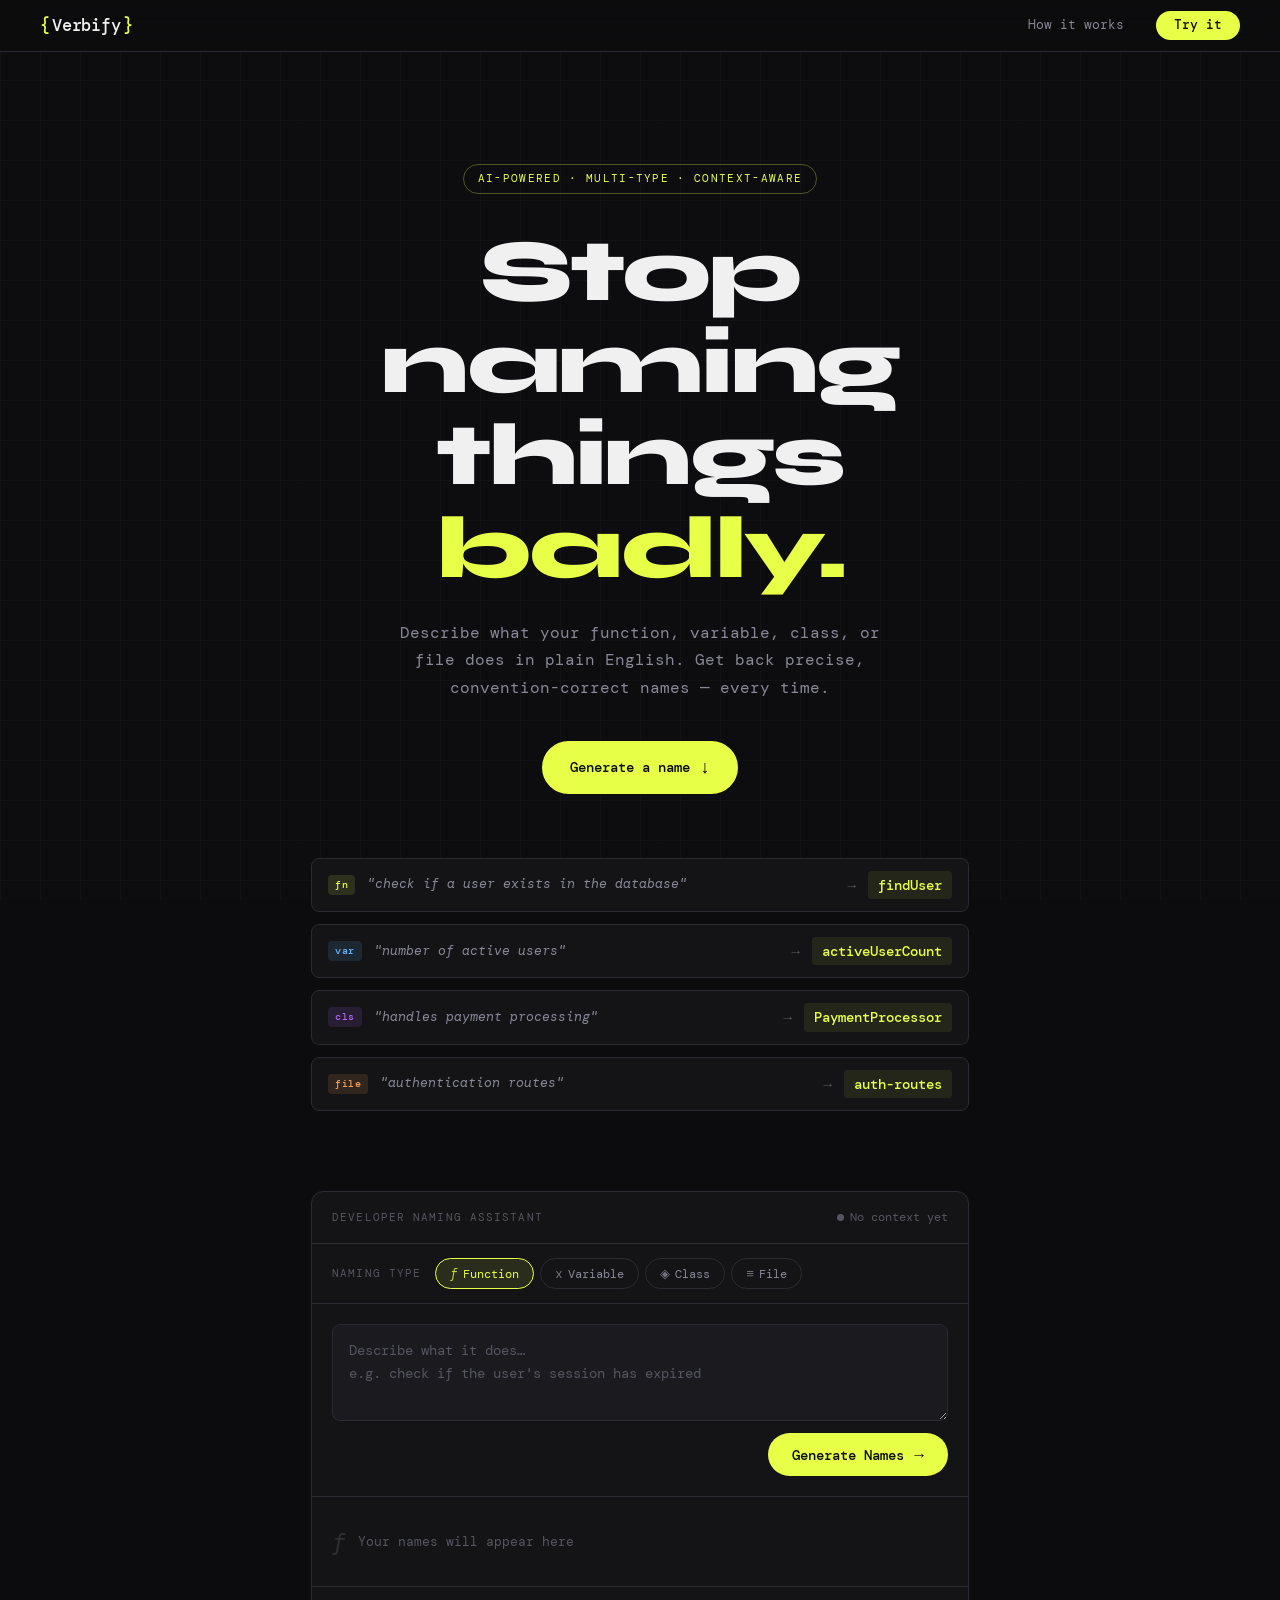
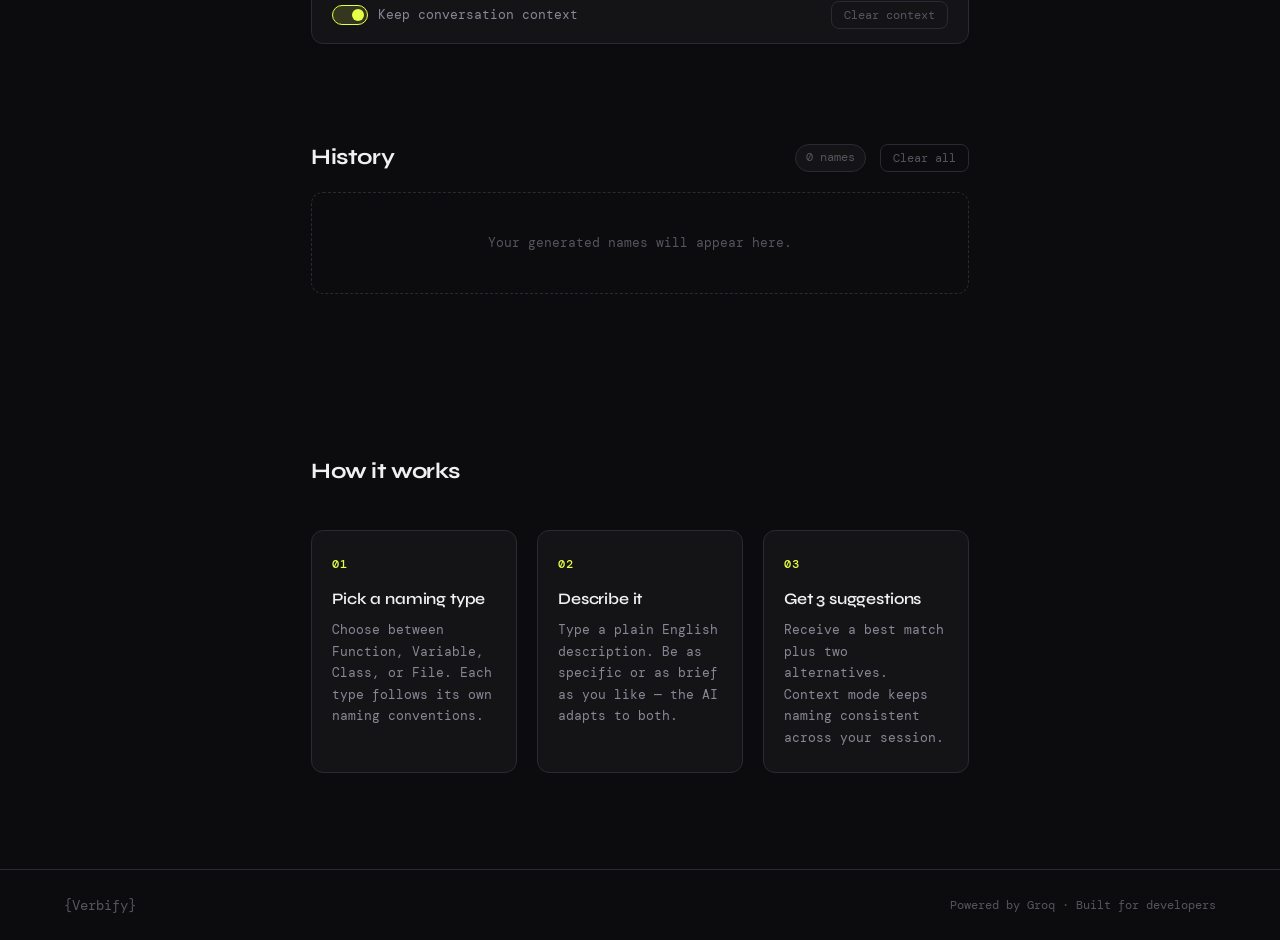
==== commit e67edbb6: "Fixed issue for smaller screens" ====
--- a/index.html
+++ b/index.html
@@ -15,11 +15,7 @@
   <div class="grid-bg"></div>
 
   <header class="site-header">
-    <div class="logo">
-      <span class="logo-bracket">{</span>
-      <span class="logo-text">Verbify</span>
-      <span class="logo-bracket">}</span>
-    </div>
+    <div class="logo"><span class="logo-bracket">{</span><span class="logo-text">Verbify</span><span class="logo-bracket">}</span></div>
     <nav class="header-nav">
       <a href="#how-it-works">How it works</a>
       <a href="#generator" class="nav-cta">Try it</a>
--- a/style.css
+++ b/style.css
@@ -50,40 +50,57 @@
 .site-header {
   position: sticky; top: 0; z-index: 100;
   display: flex; align-items: center; justify-content: space-between;
-  padding: 0 max(2rem, 5vw);
-  height: 60px;
-  background: rgba(12,12,14,0.85);
+  padding: 0 clamp(0.875rem, 4vw, 2.5rem);
+  height: 52px;
+  background: rgba(12,12,14,0.92);
   backdrop-filter: blur(12px);
   border-bottom: 1px solid var(--border);
+  gap: 8px;
+  overflow: hidden;         /* last-resort: never grows taller than 52px */
 }
 
 .logo {
   font-family: var(--mono);
-  font-size: 17px;
+  font-size: clamp(13px, 3.8vw, 17px);
   font-weight: 500;
   letter-spacing: -0.01em;
   color: var(--text-primary);
   text-decoration: none;
-}
-.logo-bracket { color: var(--accent); }
-.logo-text { margin: 0 2px; }
-
-.header-nav { display: flex; align-items: center; gap: 2rem; }
+  white-space: nowrap;      /* prevents { Verbify } wrapping across lines */
+  flex-shrink: 0;
+  display: inline-flex;     /* treat as inline row, not block */
+  align-items: center;
+  gap: 1px;
+  line-height: 1;
+}
+.logo-bracket { color: var(--accent); display: inline; }
+.logo-text { margin: 0 1px; display: inline; }
+
+.header-nav {
+  display: flex;
+  align-items: center;
+  gap: clamp(0.5rem, 2.5vw, 2rem);
+  flex-shrink: 0;
+}
 .header-nav a {
   text-decoration: none;
-  font-size: 13px;
+  font-size: clamp(11px, 2.5vw, 13px);
   color: var(--text-secondary);
   transition: color 0.15s;
   font-family: var(--mono);
+  white-space: nowrap;
 }
 .header-nav a:hover { color: var(--text-primary); }
 .nav-cta {
   background: var(--accent) !important;
   color: #0c0c0e !important;
-  padding: 6px 18px;
+  padding: 5px clamp(10px, 2.5vw, 18px) !important;
   border-radius: 99px;
   font-weight: 500 !important;
+  font-size: clamp(11px, 2.5vw, 13px) !important;
   transition: opacity 0.15s !important;
+  white-space: nowrap;
+  line-height: 1.4;
 }
 .nav-cta:hover { opacity: 0.88 !important; }
 
@@ -740,6 +757,9 @@
 
 /* ── Responsive ── */
 @media (max-width: 600px) {
+  /* Hide secondary nav link on small screens, keep only the CTA */
+  .header-nav a:not(.nav-cta) { display: none; }
+
   .hero-title { font-size: clamp(2.5rem, 12vw, 4rem); }
   .hero-btn { font-size: 13px; padding: 11px 22px; }
   .ex-pair { flex-direction: column; gap: 6px; }
@@ -750,6 +770,12 @@
   .result-name { font-size: 22px; }
 }
 
+/* Very narrow screens (≤380px — Galaxy S series, iPhone SE) */
+@media (max-width: 380px) {
+  .logo { font-size: 13px; }
+  .nav-cta { padding: 5px 10px !important; font-size: 11px !important; }
+}
+
 /* ════════════════════════════════════════════
    VERBIFY v2 — Phase 2 additions
    All rules below are new. Existing rules above
@@ -955,11 +981,18 @@
 }
 textarea.shake { animation: shake 0.35s ease; }
 
-/* ── Responsive adjustments for new elements ── */
+/* ── Responsive adjustments for Phase 2 elements ── */
 @media (max-width: 600px) {
+  .type-selector-row { padding: 10px 14px; gap: 8px; }
   .type-tabs { gap: 4px; }
-  .type-tab { font-size: 11px; padding: 5px 11px; }
+  .type-tab { font-size: 11px; padding: 5px 10px; }
+  .tab-icon { display: none; }          /* hide icons on tiny tabs */
   .alt-name { font-size: 14px; }
   .hist-right { align-items: flex-start; }
   .hist-alts { justify-content: flex-start; }
 }
+
+@media (max-width: 380px) {
+  .type-tab { font-size: 10px; padding: 4px 8px; }
+  .gen-btn { font-size: 12px; padding: 9px 18px; }
+}
